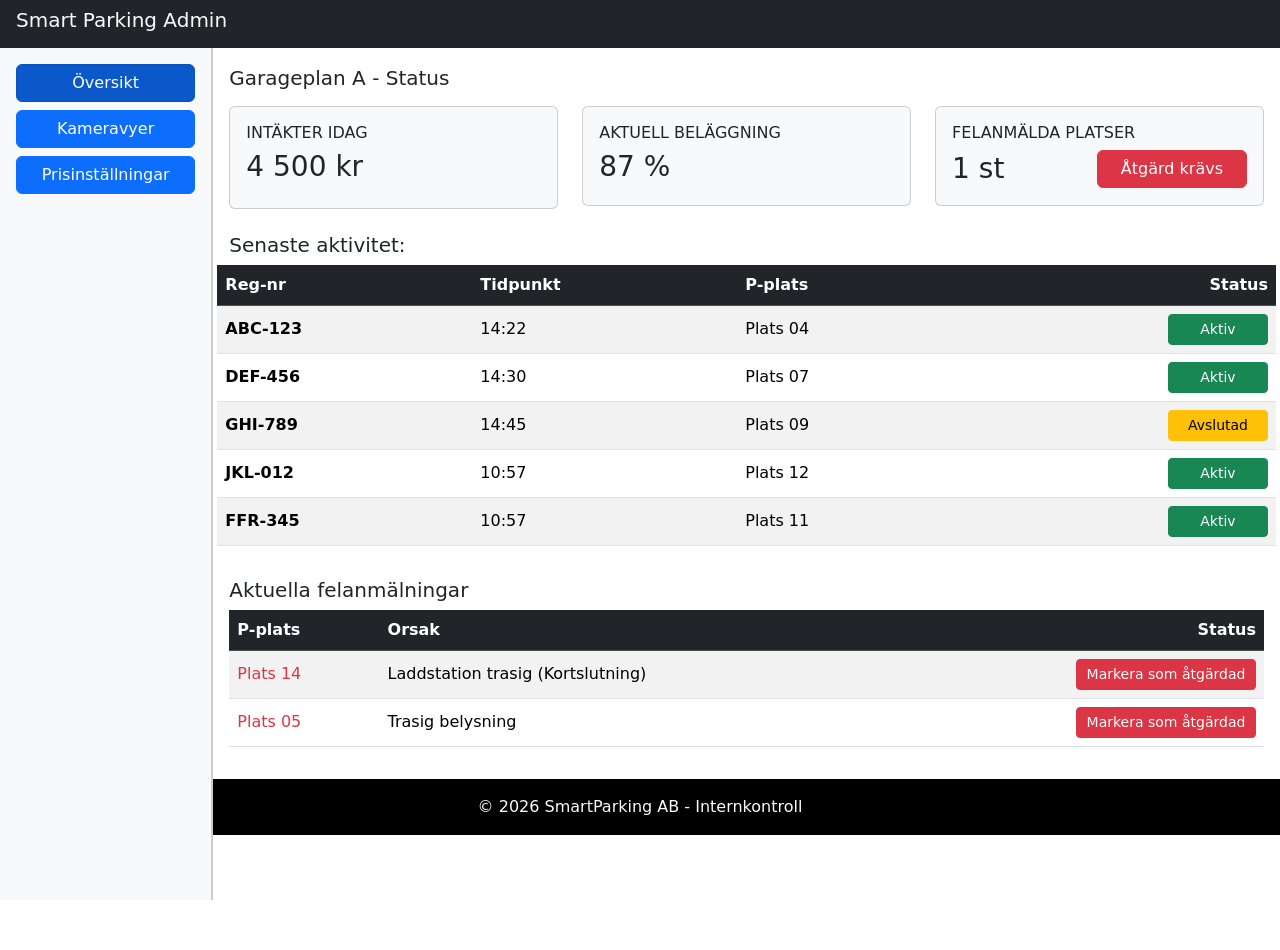
==== Exercise20260708/DashBoardSmartParking.html @ 0f087912 "Övning dag-3 Bootstrap 20260708" ====
<!DOCTYPE html>
<html lang="sv">
<head>
    <meta charset="UTF-8">
    <meta name="viewport" content="width=device-width, initial-scale=1.0">
    <title>Smart Parking Dashboard</title>
    <link href="https://cdn.jsdelivr.net/npm/bootstrap@5.3.3/dist/css/bootstrap.min.css" rel="stylesheet">
</head>
<body>
<div class="container-fluid vh-100 p-0">
    <div class="bg-dark text-light px-3 py-2 fixed-top">
        <h1 class="h5">Smart Parking Admin</h1>
    </div>

    <!-- innehåll -->
<div class="fixed-top" style="top: 48px; bottom: 0; left: 0; right: 0; overflow-y: auto;">
    <div class="d-flex flex-column flex-lg-row g-0 content-row h-100">
        
        <div class="col-12 col-lg-2" style="border-bottom: 2px solid #ccc; border-right: none;">
            <style>
                @media (min-width: 768px) {
                    .col-lg-2 { border-right: 2px solid #ccc !important; border-bottom: none !important; }
                }
            </style>

            <nav class="bg-light sidebar p-3 d-flex flex-row flex-lg-column gap-2" style="height: auto; min-height: 100%;">
                <a class="nav-item btn btn-primary active flex-fill flex-lg-grow-0" aria-current="page" href="#">Översikt</a>
                <a class="nav-item btn btn-primary flex-fill flex-lg-grow-0" href="#">Kameravyer</a>
                <a class="nav-item btn btn-primary flex-fill flex-lg-grow-0" href="#">Prisinställningar</a>
            </nav>
        </div>

        <div class="col flex-grow-1 p-3">
            </div>

    </div>
</div>

<div class="col-12 col-lg-10 end-0 content-wrapper">
    <style>
        .content-wrapper { 
            margin-left: 0; 
            margin-top: 120px; /* Liten marginal på mobil */
        }
        
        @media (min-width: 992px) {
            .content-wrapper { 
                margin-left: 16.666667%; 
                margin-top: 50px; /* Större marginal på LG-skärmar och uppåt */
            } 
        }
    </style>

    <main class="col content-area p-3 mt-5">
        <h1 class="h5">Garageplan A - Status</h1>
        <div class="row">
            <div class="col-12 col-lg-4">
                <div class="card p-3 my-2 h-60 bg-light">
                    <h5 class="h6">INTÄKTER IDAG</h5>
                    <p class="h3">4 500 kr</p>
                </div>
            </div>
            <div class="col-12 col-lg-4">
                <div class="card p-3 my-2 bg-light" style="height: 100px;">
                    <h5 class="h6">AKTUELL BELÄGGNING</h5>
                    <p class="h3">87 %</p>
                </div>
            </div>
            <div class="col-12 col-lg-4">
            <div class="card p-3 my-2 bg-light" style="height: 100px;">
                <h5 class="h6">FELANMÄLDA PLATSER</h5>
                <div class="d-flex align-items-center">
                    <p class="h3 mb-0">1 st</p>
                    <button class="btn btn-danger ms-auto" style="width:150px;">
                        Åtgärd krävs
                    </button>
                </div>
            </div>
        </div>
        <p class="pt-3 h5">Senaste aktivitet:</p>
        <table class="table table-striped table-hover align-middle">
            <thead class="table-dark">
            <tr>
                <th scope="col">Reg-nr</th>
                <th scope="col">Tidpunkt</th>
                <th scope="col">P-plats</th>
                <th scope="col" class="text-end">Status</th>
            </tr>
            </thead>
            
            <tbody>
            <tr>
                <td><strong>ABC-123</strong></td>
                <td>14:22</td>
                <td>Plats 04</td>
                <td class="text-end"><button class="btn btn-sm btn-success" style="width:100px;">Aktiv</button></td>
            </tr>
            <tr>
                <td><strong>DEF-456</strong></td>
                <td>14:30</td>
                <td>Plats 07</td>
                <td class="text-end"><button class="btn btn-sm btn-success" style="width:100px;">Aktiv</button></td>
            </tr>
            <tr>
                <td><strong>GHI-789</strong></td>
                <td>14:45</td>
                <td>Plats 09</td>
                <td class="text-end"><button class="btn btn-sm btn-warning" style="width:100px;">Avslutad</button></td>
            </tr>
            <tr>
                <td><strong>JKL-012</strong></td>
                <td>10:57</td>
                <td>Plats 12</td>
                <td class="text-end"><button class="btn btn-sm btn-success" style="width:100px;">Aktiv</button></td>
            </tr>
            <tr>
                <td><strong>FFR-345</strong></td>
                <td>10:57</td>
                <td>Plats 11</td>
                <td class="text-end"><button class="btn btn-sm btn-success" style="width:100px;">Aktiv</button></td>
            </tr>
            </tbody>
        </table>
        <p class="pt-3 h5">Aktuella felanmälningar</p>
            <div class="table-responsive">
                <table class="table table-striped table-hover align-middle">
                <thead class="table-dark">
                    <tr>
                    <th scope="col">P-plats</th>
                    <th scope="col">Orsak</th>
                    <th scope="col" class="text-end">Status</th>
                    </tr>
                </thead>
                
                <tbody>
                    <tr>
                    <td class="text-danger">Plats 14</td>
                    <td>Laddstation trasig (Kortslutning)</td>
                    <td class="text-end"><button class="btn btn-sm btn-danger" style="width:180px;">Markera som åtgärdad</button></td>
                    </tr>
                    <tr>
                    <td class="text-danger">Plats 05</td>
                    <td>Trasig belysning</td>
                    <td class="text-end"><button class="btn btn-sm btn-danger" style="width:180px;">Markera som åtgärdad</button></td>
                    </tr>
                </tbody>
            </table>
        </main>
    </div>
</body>
<footer class="text-center py-3 bg-black text-light">
    &copy; 2026 SmartParking AB - Internkontroll
</footer>
</html>
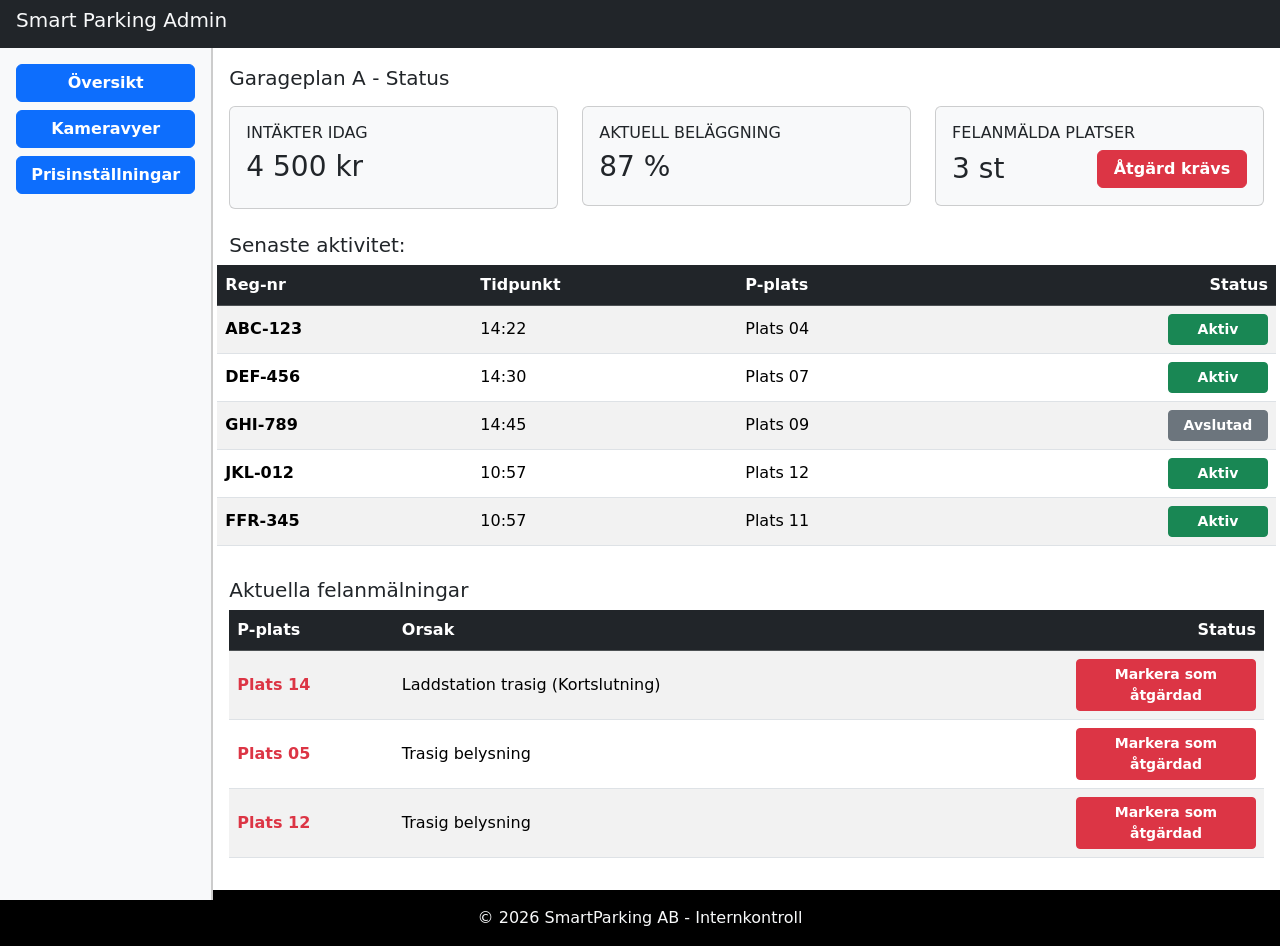
==== commit cb462d44: "Formatering uppdaterad 20260709" ====
--- a/Exercise20260708/DashBoardSmartParking.html
+++ b/Exercise20260708/DashBoardSmartParking.html
@@ -5,6 +5,7 @@
     <meta name="viewport" content="width=device-width, initial-scale=1.0">
     <title>Smart Parking Dashboard</title>
     <link href="https://cdn.jsdelivr.net/npm/bootstrap@5.3.3/dist/css/bootstrap.min.css" rel="stylesheet">
+    <link rel="stylesheet"href="https://cdn.jsdelivr.net/npm/bootstrap-icons@1.13.1/font/bootstrap-icons.min.css">
 </head>
 <body>
 <div class="container-fluid vh-100 p-0">
@@ -22,17 +23,21 @@
                     .col-lg-2 { border-right: 2px solid #ccc !important; border-bottom: none !important; }
                 }
             </style>
-
             <nav class="bg-light sidebar p-3 d-flex flex-row flex-lg-column gap-2" style="height: auto; min-height: 100%;">
-                <a class="nav-item btn btn-primary active flex-fill flex-lg-grow-0" aria-current="page" href="#">Översikt</a>
-                <a class="nav-item btn btn-primary flex-fill flex-lg-grow-0" href="#">Kameravyer</a>
-                <a class="nav-item btn btn-primary flex-fill flex-lg-grow-0" href="#">Prisinställningar</a>
+            <a class="btn btn-primary flex-fill flex-lg-grow-0 w-100">
+                <i class="bi bi-house d-sm-none fw-bold"></i>
+                <span class="d-none d-sm-inline fw-bold">Översikt</span>
+            </a>
+            <a class="btn btn-primary flex-fill flex-lg-grow-0 w-100">
+                <i class="bi bi-camera-video d-sm-none fw-bold"></i>
+                <span class="d-none d-sm-inline fw-bold">Kameravyer</span>
+            </a>
+            <a class="btn btn-primary flex-fill flex-lg-grow-0 w-100">
+                <i class="bi bi-currency-dollar d-sm-none fw-bold"></i>
+                <span class="d-none d-sm-inline fw-bold">Prisinställningar</span>
+            </a>
             </nav>
         </div>
-
-        <div class="col flex-grow-1 p-3">
-            </div>
-
     </div>
 </div>
 
@@ -48,6 +53,14 @@
                 margin-left: 16.666667%; 
                 margin-top: 50px; /* Större marginal på LG-skärmar och uppåt */
             } 
+        }
+
+        @media (max-width: 575.98px) {
+            .btn-action {
+                width: 70px !important;
+                padding-left: 0;
+                padding-right: 0;
+            }
         }
     </style>
 
@@ -70,9 +83,10 @@
             <div class="card p-3 my-2 bg-light" style="height: 100px;">
                 <h5 class="h6">FELANMÄLDA PLATSER</h5>
                 <div class="d-flex align-items-center">
-                    <p class="h3 mb-0">1 st</p>
-                    <button class="btn btn-danger ms-auto" style="width:150px;">
-                        Åtgärd krävs
+                    <p class="h3 mb-0">3 st</p>
+                    <button class="btn btn-danger ms-auto btn-action fw-bold" style="width:150px;">
+                        <i class="bi bi-tools d-sm-none fw-bold"></i>
+                        <span class="d-none d-sm-inline fw-bold">Åtgärd krävs</span>
                     </button>
                 </div>
             </div>
@@ -93,31 +107,31 @@
                 <td><strong>ABC-123</strong></td>
                 <td>14:22</td>
                 <td>Plats 04</td>
-                <td class="text-end"><button class="btn btn-sm btn-success" style="width:100px;">Aktiv</button></td>
+                <td class="text-end"><button class="btn btn-sm btn-success fw-bold" style="width:100px;">Aktiv</button></td>
             </tr>
             <tr>
                 <td><strong>DEF-456</strong></td>
                 <td>14:30</td>
                 <td>Plats 07</td>
-                <td class="text-end"><button class="btn btn-sm btn-success" style="width:100px;">Aktiv</button></td>
+                <td class="text-end"><button class="btn btn-sm btn-success fw-bold" style="width:100px;">Aktiv</button></td>
             </tr>
             <tr>
                 <td><strong>GHI-789</strong></td>
                 <td>14:45</td>
                 <td>Plats 09</td>
-                <td class="text-end"><button class="btn btn-sm btn-warning" style="width:100px;">Avslutad</button></td>
+                <td class="text-end"><button class="btn btn-sm btn-secondary fw-bold" style="width:100px;">Avslutad</button></td>
             </tr>
             <tr>
                 <td><strong>JKL-012</strong></td>
                 <td>10:57</td>
                 <td>Plats 12</td>
-                <td class="text-end"><button class="btn btn-sm btn-success" style="width:100px;">Aktiv</button></td>
+                <td class="text-end"><button class="btn btn-sm btn-success fw-bold" style="width:100px;">Aktiv</button></td>
             </tr>
             <tr>
                 <td><strong>FFR-345</strong></td>
                 <td>10:57</td>
                 <td>Plats 11</td>
-                <td class="text-end"><button class="btn btn-sm btn-success" style="width:100px;">Aktiv</button></td>
+                <td class="text-end"><button class="btn btn-sm btn-success fw-bold" style="width:100px;">Aktiv</button></td>
             </tr>
             </tbody>
         </table>
@@ -131,17 +145,30 @@
                     <th scope="col" class="text-end">Status</th>
                     </tr>
                 </thead>
-                
                 <tbody>
                     <tr>
-                    <td class="text-danger">Plats 14</td>
+                    <td class="text-danger fw-bold">Plats 14</td>
                     <td>Laddstation trasig (Kortslutning)</td>
-                    <td class="text-end"><button class="btn btn-sm btn-danger" style="width:180px;">Markera som åtgärdad</button></td>
+                    <td class="text-end"><button class="btn btn-sm btn-danger btn-action fw-bold" style="width:180px;">    
+                        <i class="bi bi-tools d-sm-none fw-bold"></i>
+                        <span class="d-none d-sm-inline">Markera som åtgärdad</span>
+                    </button></td>
                     </tr>
                     <tr>
-                    <td class="text-danger">Plats 05</td>
+                    <td class="text-danger fw-bold">Plats 05</td>
                     <td>Trasig belysning</td>
-                    <td class="text-end"><button class="btn btn-sm btn-danger" style="width:180px;">Markera som åtgärdad</button></td>
+                    <td class="text-end"><button class="btn btn-sm btn-danger btn-action fw-bold" style="width:180px;">    
+                        <i class="bi bi-tools d-sm-none fw-bold"></i>
+                        <span class="d-none d-sm-inline">Markera som åtgärdad</span>
+                    </button></td>
+                    </tr>
+                    <tr>
+                    <td class="text-danger fw-bold">Plats 12</td>
+                    <td>Trasig belysning</td>
+                    <td class="text-end"><button class="btn btn-sm btn-danger btn-action fw-bold" style="width:180px;">    
+                        <i class="bi bi-tools d-sm-none fw-bold "></i>
+                        <span class="d-none d-sm-inline">Markera som åtgärdad</span>
+                    </button></td>
                     </tr>
                 </tbody>
             </table>
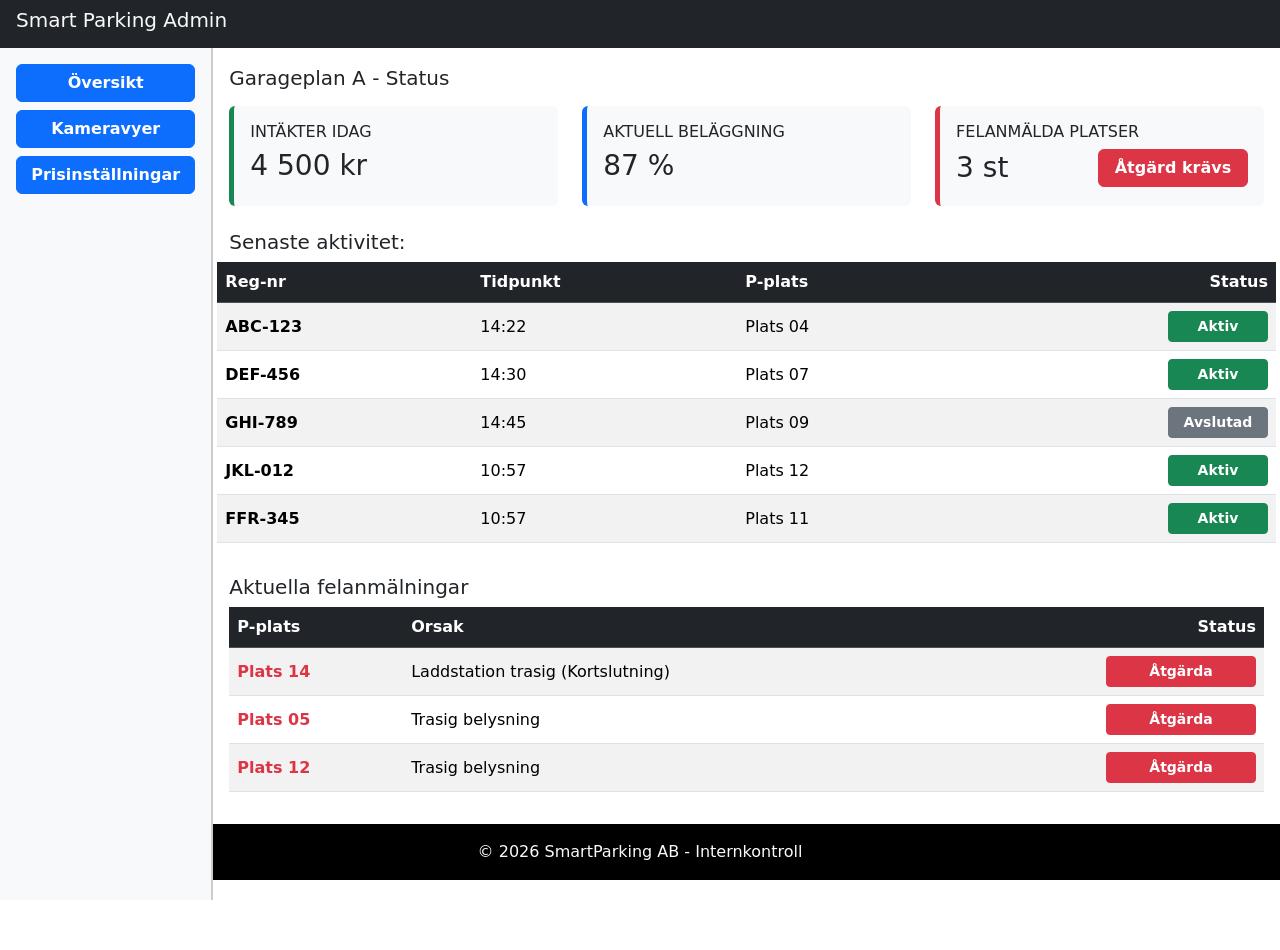
==== commit ac8e0910: "UI uppdaterat 20260709" ====
--- a/Exercise20260708/DashBoardSmartParking.html
+++ b/Exercise20260708/DashBoardSmartParking.html
@@ -5,56 +5,18 @@
     <meta name="viewport" content="width=device-width, initial-scale=1.0">
     <title>Smart Parking Dashboard</title>
     <link href="https://cdn.jsdelivr.net/npm/bootstrap@5.3.3/dist/css/bootstrap.min.css" rel="stylesheet">
-    <link rel="stylesheet"href="https://cdn.jsdelivr.net/npm/bootstrap-icons@1.13.1/font/bootstrap-icons.min.css">
-</head>
-<body>
-<div class="container-fluid vh-100 p-0">
-    <div class="bg-dark text-light px-3 py-2 fixed-top">
-        <h1 class="h5">Smart Parking Admin</h1>
-    </div>
-
-    <!-- innehåll -->
-<div class="fixed-top" style="top: 48px; bottom: 0; left: 0; right: 0; overflow-y: auto;">
-    <div class="d-flex flex-column flex-lg-row g-0 content-row h-100">
-        
-        <div class="col-12 col-lg-2" style="border-bottom: 2px solid #ccc; border-right: none;">
-            <style>
-                @media (min-width: 768px) {
-                    .col-lg-2 { border-right: 2px solid #ccc !important; border-bottom: none !important; }
-                }
-            </style>
-            <nav class="bg-light sidebar p-3 d-flex flex-row flex-lg-column gap-2" style="height: auto; min-height: 100%;">
-            <a class="btn btn-primary flex-fill flex-lg-grow-0 w-100">
-                <i class="bi bi-house d-sm-none fw-bold"></i>
-                <span class="d-none d-sm-inline fw-bold">Översikt</span>
-            </a>
-            <a class="btn btn-primary flex-fill flex-lg-grow-0 w-100">
-                <i class="bi bi-camera-video d-sm-none fw-bold"></i>
-                <span class="d-none d-sm-inline fw-bold">Kameravyer</span>
-            </a>
-            <a class="btn btn-primary flex-fill flex-lg-grow-0 w-100">
-                <i class="bi bi-currency-dollar d-sm-none fw-bold"></i>
-                <span class="d-none d-sm-inline fw-bold">Prisinställningar</span>
-            </a>
-            </nav>
-        </div>
-    </div>
-</div>
-
-<div class="col-12 col-lg-10 end-0 content-wrapper">
-    <style>
+    <link href="https://cdn.jsdelivr.net/npm/bootstrap-icons@1.10.5/font/bootstrap-icons.css" rel="stylesheet">
+        <style>
         .content-wrapper { 
             margin-left: 0; 
             margin-top: 120px; /* Liten marginal på mobil */
         }
-        
         @media (min-width: 992px) {
             .content-wrapper { 
                 margin-left: 16.666667%; 
                 margin-top: 50px; /* Större marginal på LG-skärmar och uppåt */
             } 
         }
-
         @media (max-width: 575.98px) {
             .btn-action {
                 width: 70px !important;
@@ -62,118 +24,212 @@
                 padding-right: 0;
             }
         }
+        tbody .btn-action {
+            position: relative;
+            z-index: 9999 !important;
+        }
+        .text-blink {
+            animation: soft-blink 1.5s infinite;
+        }
+        @keyframes soft-blink {
+            0% { opacity: 1; }
+            50% { opacity: 0.2; }
+            100% { opacity: 1; }
+        }
+        @media (min-width: 768px) {
+            .col-lg-2 { border-right: 2px solid #ccc !important; border-bottom: none !important; }
+        }
     </style>
+</head>
+
+<body>
+    
+    <div class="bg-dark text-light px-3 py-2 fixed-top">
+        <h1 tabindex="0" class="h5">Smart Parking Admin</h1>
+    </div>
+    
+    <div class="container-fluid vh-100 p-0">
+    <!-- innehåll -->
+<div class="fixed-top" style="top: 48px; bottom: 0; left: 0; right: 0; overflow-y: auto;">
+    <div class="d-flex flex-column flex-lg-row g-0 content-row h-100">
+        
+        <div class="col-12 col-lg-2" style="border-bottom: 2px solid #ccc; border-right: none;">
+
+            <nav role="navigation" tabindex="0" class="bg-light sidebar p-3 d-flex flex-row flex-lg-column gap-2" style="height: auto; min-height: 100%;">
+            <a role="button" tabindex="0" class="btn btn-primary flex-fill flex-lg-grow-0 w-100">
+                <i aria-hidden="true" class="bi bi-house d-sm-none fw-bold"></i>
+                <span class="d-none d-sm-inline fw-bold">Översikt</span>
+            </a>
+            <a role="button" tabindex="0" class="btn btn-primary flex-fill flex-lg-grow-0 w-100">
+                <i aria-hidden="true" class="bi bi-camera-video d-sm-none fw-bold"></i>
+                <span class="d-none d-sm-inline fw-bold">Kameravyer</span>
+            </a>
+            <a role="button" tabindex="0" class="btn btn-primary flex-fill flex-lg-grow-0 w-100">
+                <i aria-hidden="true" class="bi bi-currency-dollar d-sm-none fw-bold"></i>
+                <span class="d-none d-sm-inline fw-bold">Prisinställningar</span>
+            </a>
+            </nav>
+        </div>
+    </div>
+</div>
+
+<div class="col-12 col-lg-10 end-0 content-wrapper">
+
 
     <main class="col content-area p-3 mt-5">
-        <h1 class="h5">Garageplan A - Status</h1>
+        <div tabindex="0" class="h5">Garageplan A - Status</div>
         <div class="row">
             <div class="col-12 col-lg-4">
-                <div class="card p-3 my-2 h-60 bg-light">
-                    <h5 class="h6">INTÄKTER IDAG</h5>
-                    <p class="h3">4 500 kr</p>
+                <div class="card border-0 border-start border-success border-5 p-3 my-2 h-60 bg-light " style="height: 100px;">
+                    <h5 tabindex="0" role="heading" aria-level="2" class="h6">INTÄKTER IDAG</h5>
+                    <p tabindex="0" role="text" class="h3">4 500 kr</p>
                 </div>
             </div>
             <div class="col-12 col-lg-4">
-                <div class="card p-3 my-2 bg-light" style="height: 100px;">
-                    <h5 class="h6">AKTUELL BELÄGGNING</h5>
-                    <p class="h3">87 %</p>
+                <div class="card border-0 border-start border-primary border-5 p-3 my-2 bg-light" style="height: 100px;">
+                    <h5 tabindex="0" role="heading" aria-level="2" class="h6">AKTUELL BELÄGGNING</h5>
+                    <p tabindex="0" role="text" class="h3">87 %</p>
                 </div>
             </div>
             <div class="col-12 col-lg-4">
-            <div class="card p-3 my-2 bg-light" style="height: 100px;">
-                <h5 class="h6">FELANMÄLDA PLATSER</h5>
+            <div class="card border-0 border-start border-danger border-5 p-3 my-2 bg-light" style="height: 100px;">
+                <h5 tabindex="0" role="heading" aria-level="2" class="h6">FELANMÄLDA PLATSER</h5>
                 <div class="d-flex align-items-center">
-                    <p class="h3 mb-0">3 st</p>
+                    <p tabindex="0" role="text" class="h3 mb-0">3 st</p>
                     <button class="btn btn-danger ms-auto btn-action fw-bold" style="width:150px;">
-                        <i class="bi bi-tools d-sm-none fw-bold"></i>
-                        <span class="d-none d-sm-inline fw-bold">Åtgärd krävs</span>
+                        <i aria-hidden="true" class="bi bi-tools d-sm-none fw-bold"></i>
+                        <span class="d-none d-sm-inline fw-bold text-blink">Åtgärd krävs</span>
                     </button>
                 </div>
             </div>
         </div>
-        <p class="pt-3 h5">Senaste aktivitet:</p>
+        <p tabindex="0" class="pt-3 h5">Senaste aktivitet:</p>
         <table class="table table-striped table-hover align-middle">
             <thead class="table-dark">
             <tr>
-                <th scope="col">Reg-nr</th>
-                <th scope="col">Tidpunkt</th>
-                <th scope="col">P-plats</th>
-                <th scope="col" class="text-end">Status</th>
+                <th tabindex="0" scope="col">Reg-nr</th>
+                <th tabindex="0" scope="col">Tidpunkt</th>
+                <th tabindex="0" scope="col">P-plats</th>
+                <th tabindex="0" scope="col" class="text-end">Status</th>
             </tr>
             </thead>
             
             <tbody>
             <tr>
-                <td><strong>ABC-123</strong></td>
-                <td>14:22</td>
-                <td>Plats 04</td>
-                <td class="text-end"><button class="btn btn-sm btn-success fw-bold" style="width:100px;">Aktiv</button></td>
-            </tr>
-            <tr>
-                <td><strong>DEF-456</strong></td>
-                <td>14:30</td>
-                <td>Plats 07</td>
-                <td class="text-end"><button class="btn btn-sm btn-success fw-bold" style="width:100px;">Aktiv</button></td>
-            </tr>
-            <tr>
-                <td><strong>GHI-789</strong></td>
-                <td>14:45</td>
-                <td>Plats 09</td>
+                <td tabindex="0"><strong>ABC-123</strong></td>
+                <td tabindex="0">14:22</td>
+                <td tabindex="0">Plats 04</td>
+                <td class="text-end"><button class="btn btn-sm btn-success fw-bold" style="width:100px;">Aktiv</button></td>
+            </tr>
+            <tr>
+                <td tabindex="0"><strong>DEF-456</strong></td>
+                <td tabindex="0">14:30</td>
+                <td tabindex="0">Plats 07</td>
+                <td class="text-end"><button class="btn btn-sm btn-success fw-bold" style="width:100px;">Aktiv</button></td>
+            </tr>
+            <tr>
+                <td tabindex="0"><strong>GHI-789</strong></td>
+                <td tabindex="0">14:45</td>
+                <td tabindex="0">Plats 09</td>
                 <td class="text-end"><button class="btn btn-sm btn-secondary fw-bold" style="width:100px;">Avslutad</button></td>
             </tr>
             <tr>
-                <td><strong>JKL-012</strong></td>
-                <td>10:57</td>
-                <td>Plats 12</td>
-                <td class="text-end"><button class="btn btn-sm btn-success fw-bold" style="width:100px;">Aktiv</button></td>
-            </tr>
-            <tr>
-                <td><strong>FFR-345</strong></td>
-                <td>10:57</td>
-                <td>Plats 11</td>
+                <td tabindex="0"><strong>JKL-012</strong></td>
+                <td tabindex="0">10:57</td>
+                <td tabindex="0">Plats 12</td>
+                <td class="text-end"><button class="btn btn-sm btn-success fw-bold" style="width:100px;">Aktiv</button></td>
+            </tr>
+            <tr>
+                <td tabindex="0"><strong>FFR-345</strong></td>
+                <td tabindex="0">10:57</td>
+                <td tabindex="0">Plats 11</td>
                 <td class="text-end"><button class="btn btn-sm btn-success fw-bold" style="width:100px;">Aktiv</button></td>
             </tr>
             </tbody>
         </table>
-        <p class="pt-3 h5">Aktuella felanmälningar</p>
+        <p tabindex="0" class="pt-3 h5">Aktuella felanmälningar</p>
             <div class="table-responsive">
                 <table class="table table-striped table-hover align-middle">
                 <thead class="table-dark">
                     <tr>
-                    <th scope="col">P-plats</th>
-                    <th scope="col">Orsak</th>
-                    <th scope="col" class="text-end">Status</th>
+                    <th tabindex="0" scope="col">P-plats</th>
+                    <th tabindex="0" scope="col">Orsak</th>
+                    <th tabindex="0" scope="col" class="text-end">Status</th>
                     </tr>
                 </thead>
-                <tbody>
-                    <tr>
-                    <td class="text-danger fw-bold">Plats 14</td>
-                    <td>Laddstation trasig (Kortslutning)</td>
-                    <td class="text-end"><button class="btn btn-sm btn-danger btn-action fw-bold" style="width:180px;">    
-                        <i class="bi bi-tools d-sm-none fw-bold"></i>
-                        <span class="d-none d-sm-inline">Markera som åtgärdad</span>
-                    </button></td>
-                    </tr>
-                    <tr>
-                    <td class="text-danger fw-bold">Plats 05</td>
-                    <td>Trasig belysning</td>
-                    <td class="text-end"><button class="btn btn-sm btn-danger btn-action fw-bold" style="width:180px;">    
-                        <i class="bi bi-tools d-sm-none fw-bold"></i>
-                        <span class="d-none d-sm-inline">Markera som åtgärdad</span>
-                    </button></td>
-                    </tr>
-                    <tr>
-                    <td class="text-danger fw-bold">Plats 12</td>
-                    <td>Trasig belysning</td>
-                    <td class="text-end"><button class="btn btn-sm btn-danger btn-action fw-bold" style="width:180px;">    
-                        <i class="bi bi-tools d-sm-none fw-bold "></i>
-                        <span class="d-none d-sm-inline">Markera som åtgärdad</span>
-                    </button></td>
-                    </tr>
-                </tbody>
+            <tbody>
+                <tr>
+                    <td tabindex="0" class="text-danger fw-bold">Plats 14</td>
+                    <td tabindex="0">Laddstation trasig (Kortslutning)</td>
+                    <td class="text-end">
+                        <button class="btn btn-sm btn-danger btn-action fw-bold" style="width:150px;" 
+                                data-bs-toggle="modal" 
+                                data-bs-target="#atgardaModal" 
+                                data-bs-plats="Plats 14" 
+                                data-bs-fel="Laddstation trasig (Kortslutning)">    
+                            <i class="bi bi-tools d-sm-none fw-bold"></i>
+                            <span class="d-none d-sm-inline">Åtgärda</span>
+                        </button>
+                    </td>
+                </tr>
+                <tr>
+                    <td tabindex="0" class="text-danger fw-bold">Plats 05</td>
+                    <td tabindex="0">Trasig belysning</td>
+                    <td class="text-end">
+                        <button class="btn btn-sm btn-danger btn-action fw-bold" style="width:150px;" 
+                                data-bs-toggle="modal" 
+                                data-bs-target="#atgardaModal" 
+                                data-bs-plats="Plats 05" 
+                                data-bs-fel="Trasig belysning)">    
+                            <i class="bi bi-tools d-sm-none fw-bold"></i>
+                            <span class="d-none d-sm-inline">Åtgärda</span>
+                        </button>
+                    </td>
+                </tr>
+                <tr>
+                    <td tabindex="0" class="text-danger fw-bold">Plats 12</td>
+                    <td tabindex="0">Trasig belysning</td>
+                    <td class="text-end">
+                        <button class="btn btn-sm btn-danger btn-action fw-bold" style="width:150px;" 
+                                data-bs-toggle="modal" 
+                                data-bs-target="#atgardaModal" 
+                                data-bs-plats="Plats 12" 
+                                data-bs-fel="Trasig belysning">    
+                            <i class="bi bi-tools d-sm-none fw-bold"></i>
+                            <span class="d-none d-sm-inline">Åtgärda</span>
+                        </button>
+                    </td>
+                </tr>
+            </tbody>
             </table>
         </main>
     </div>
+
+<div class="modal fade" id="atgardaModal" tabindex="-1" aria-labelledby="atgardaModalLabel" aria-hidden="true">
+  <div class="modal-dialog">
+    <div class="modal-content">
+      <div class="modal-header">
+        <h5 class="modal-title" id="atgardaModalLabel">Hantera felanmälan</h5>
+        <button type="button" class="btn-close" data-bs-dismiss="modal" aria-label="Stäng"></button>
+      </div>
+      <div class="modal-body">
+        <p>Du håller på att åtgärda fel för: <strong id="modalPlatsText"></strong></p>
+        <p><strong>Felbeskrivning:</strong> <span id="modalFelText"></span></p>
+        
+        <div class="mb-3">
+          <label for="atgardaKommentar" class="form-label">Åtgärdsnotering</label>
+          <textarea class="form-control" id="atgardaKommentar" rows="3" placeholder="Skriv vad som har gjorts..."></textarea>
+        </div>
+      </div>
+      <div class="modal-footer">
+        <button type="button" class="btn btn-secondary" data-bs-dismiss="modal">Avbryt</button>
+        <button type="button" class="btn btn-success" id="btnSparaAtgard">Spara och slutför</button>
+      </div>
+    </div>
+  </div>
+</div>
+<script src="https://cdn.jsdelivr.net/npm/bootstrap@5.3.3/dist/js/bootstrap.bundle.min.js"></script>
+    <script src="script.js"></script>
 </body>
 <footer class="text-center py-3 bg-black text-light">
     &copy; 2026 SmartParking AB - Internkontroll
